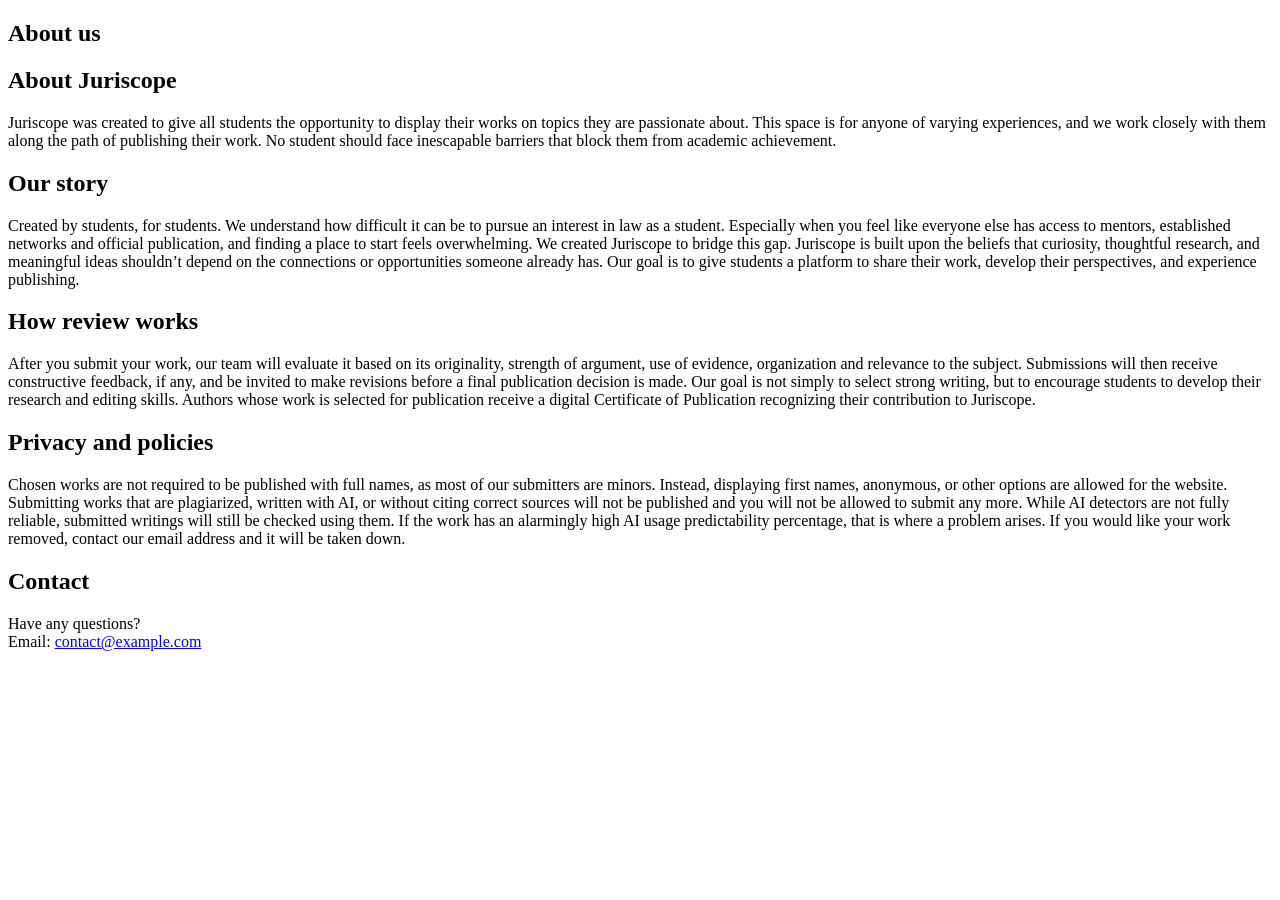
==== about.html @ 43ff5a68 "Add files via upload" ====
<!DOCTYPE html>
<html lang="en"><head>
<meta charset="UTF-8"><meta name="viewport" content="width=device-width, initial-scale=1">
<title>About Us | Juriscope</title>
<link rel="preconnect" href="https://fonts.googleapis.com"><link rel="preconnect" href="https://fonts.gstatic.com" crossorigin>
<link href="https://fonts.googleapis.com/css2?family=Cormorant+Garamond:wght@500;600;700&family=Source+Sans+3:wght@400;600&display=swap" rel="stylesheet">
<link rel="stylesheet" href="css/style.css">
</head><body data-page="about.html">
<div id="site-header"></div>
<main>
<section class="page-title"><div class="wrap"><h1>About us</h1></div></section>
<section class="section"><div class="wrap">
  <h2>About Juriscope</h2>
  <p>Juriscope was created to give all students the opportunity to display their works on topics they are passionate about. This space is for anyone of varying experiences, and we work closely with them along the path of publishing their work. No student should face inescapable barriers that block them from academic achievement.</p>
  <h2>Our story</h2>
  <p>Created by students, for students. We understand how difficult it can be to pursue an interest in law as a student. Especially when you feel like everyone else has access to mentors, established networks and official publication, and finding a place to start feels overwhelming. We created Juriscope to bridge this gap. Juriscope is built upon the beliefs that curiosity, thoughtful research, and meaningful ideas shouldn’t depend on the connections or opportunities someone already has. Our goal is to give students a platform to share their work, develop their perspectives, and experience publishing.</p>
  <h2>How review works</h2>
  <p>After you submit your work, our team will evaluate it based on its originality, strength of argument, use of evidence, organization and relevance to the subject. Submissions will then receive constructive feedback, if any, and be invited to make revisions before a final publication decision is made. Our goal is not simply to select strong writing, but to encourage students to develop their research and editing skills. Authors whose work is selected for publication receive a digital Certificate of Publication recognizing their contribution to Juriscope.</p>
  <h2>Privacy and policies</h2>
  <p>Chosen works are not required to be published with full names, as most of our submitters are minors. Instead, displaying first names, anonymous, or other options are allowed for the website. Submitting works that are plagiarized, written with AI, or without citing correct sources will not be published and you will not be allowed to submit any more. While AI detectors are not fully reliable, submitted writings will still be checked using them. If the work has an alarmingly high AI usage predictability percentage, that is where a problem arises. If you would like your work removed, contact our email address and it will be taken down.</p>
  <h2>Contact</h2>
  <p>Have any questions?<br>Email: <a href="mailto:contact@example.com">contact@example.com</a></p>
</div></section>
</main>
<div id="site-footer"></div>
<script src="js/script.js"></script>
</body></html>
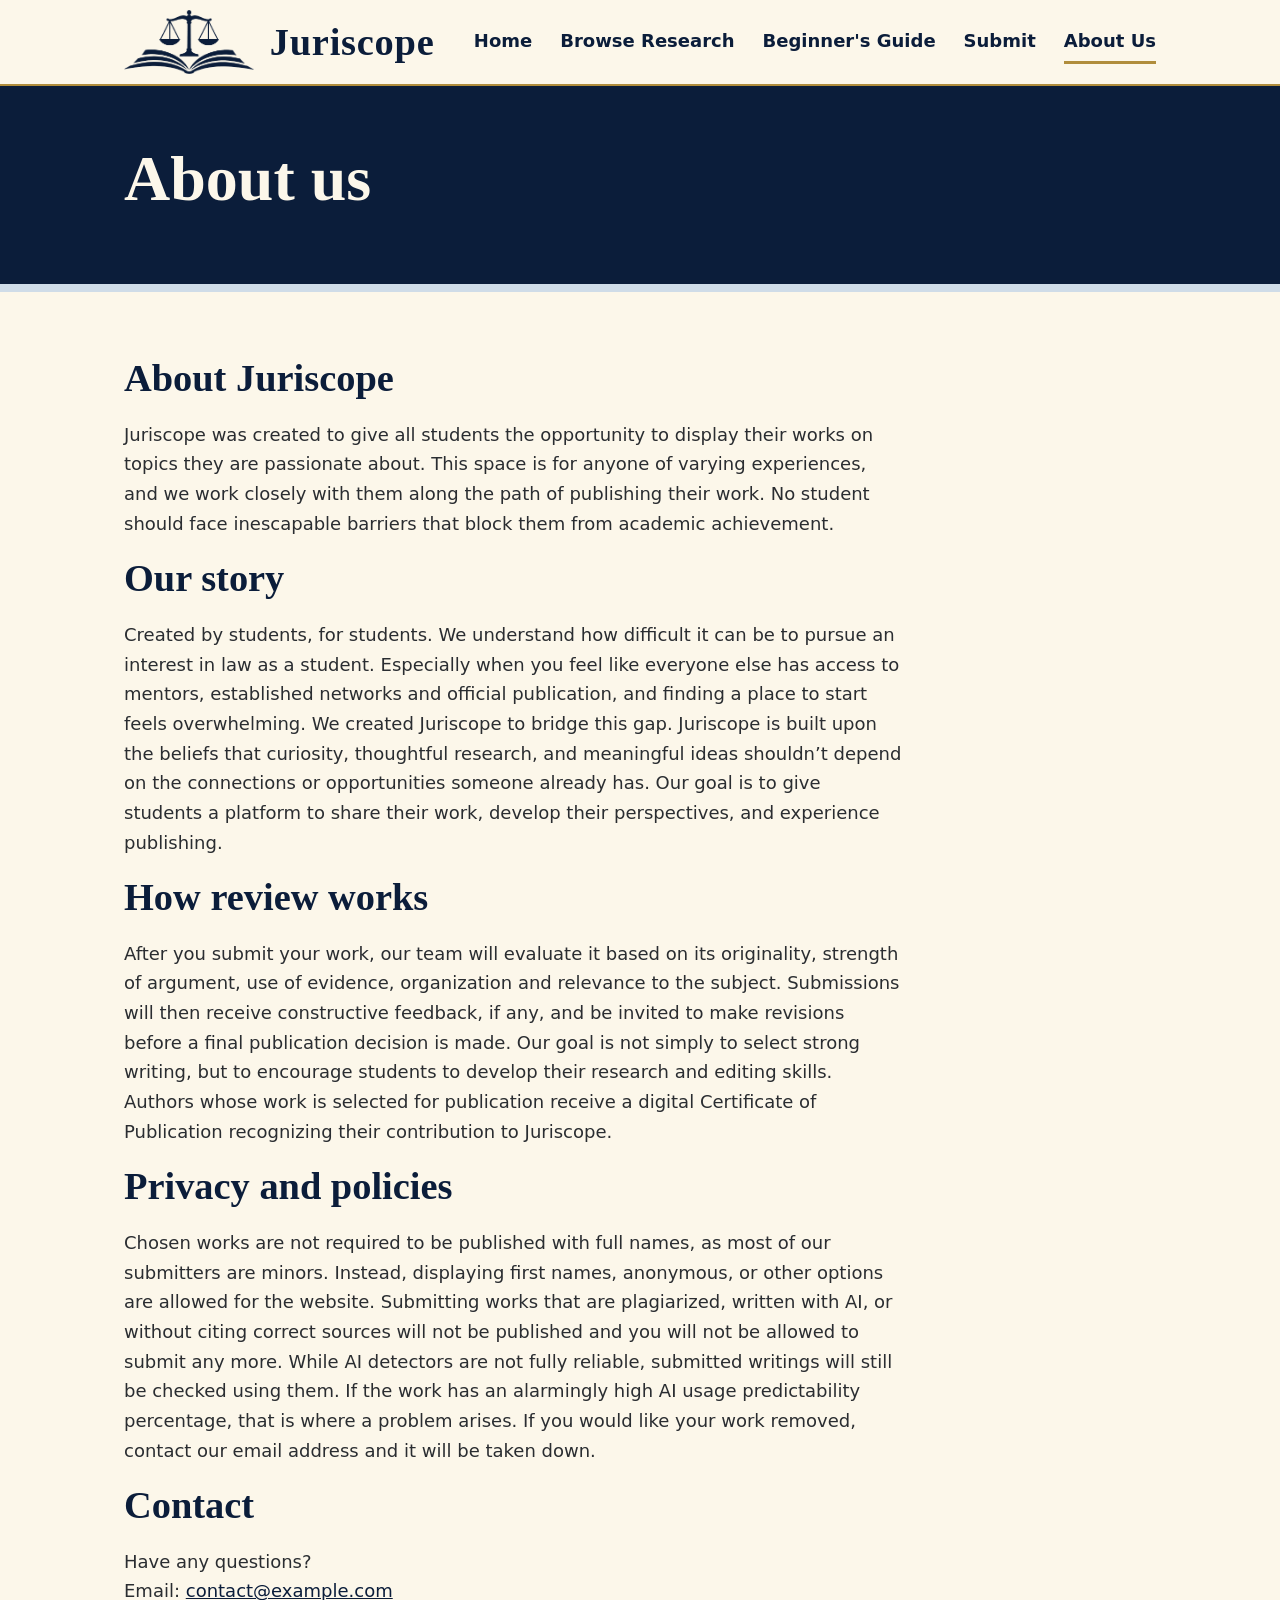
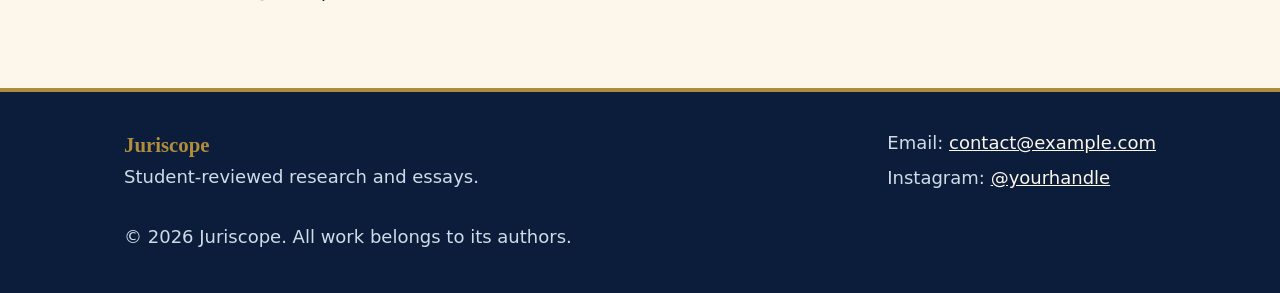
==== commit e9353780: "Update about.html" ====
--- a/about.html
+++ b/about.html
@@ -19,7 +19,7 @@
   <h2>Privacy and policies</h2>
   <p>Chosen works are not required to be published with full names, as most of our submitters are minors. Instead, displaying first names, anonymous, or other options are allowed for the website. Submitting works that are plagiarized, written with AI, or without citing correct sources will not be published and you will not be allowed to submit any more. While AI detectors are not fully reliable, submitted writings will still be checked using them. If the work has an alarmingly high AI usage predictability percentage, that is where a problem arises. If you would like your work removed, contact our email address and it will be taken down.</p>
   <h2>Contact</h2>
-  <p>Have any questions?<br>Email: <a href="mailto:contact@example.com">contact@example.com</a></p>
+  <p>Have any questions?<br>Email: <a href="mailto:juriscopejournal@gmail.com">contact@example.com</a></p>
 </div></section>
 </main>
 <div id="site-footer"></div>
--- a/css/style.css
+++ b/css/style.css
@@ -0,0 +1,131 @@
+/* ===== Juriscope palette: edit colors here ===== */
+:root{
+  --navy:#0B1D3A; --ivory:#FCF7EA; --gold:#B08D3C; --mist:#CFDCE8; --slate:#5A6670; --charcoal:#2A2D31;
+  --serif:"Cormorant Garamond",Georgia,serif; --sans:"Source Sans 3",system-ui,sans-serif;
+}
+*{box-sizing:border-box}
+html{scroll-behavior:smooth}
+body{margin:0;min-height:100vh;display:flex;flex-direction:column;background:var(--ivory);color:var(--charcoal);font:18px/1.65 var(--sans)}
+main{flex:1}
+h1,h2,h3{font-family:var(--serif);color:var(--navy);line-height:1.15;margin:0 0 .5em}
+h1{font-size:clamp(2.4rem,6vw,4rem);font-weight:700}
+h2{font-size:clamp(1.8rem,4vw,2.4rem);font-weight:700}
+h3{font-size:1.5rem;font-weight:600}
+p{margin:0 0 1em;max-width:68ch}
+a{color:var(--navy)}
+:focus-visible{outline:3px solid var(--gold);outline-offset:3px}
+.wrap{max-width:1080px;margin:0 auto;padding:0 24px}
+.section{padding:64px 0}
+
+/* header */
+.site-header{background:var(--ivory);border-bottom:2px solid var(--gold);position:sticky;top:0;z-index:10}
+.site-header .wrap{display:flex;align-items:center;justify-content:space-between;gap:16px}
+.logo{display:flex;align-items:center;gap:16px;text-decoration:none;padding:10px 0}
+.logo img{height:64px;width:auto;display:block}
+.logo span{font:700 2.4rem/1 var(--serif);color:var(--navy);letter-spacing:.02em}
+.nav{display:flex;gap:28px}
+.nav a{text-decoration:none;font-weight:600;color:var(--navy);padding:6px 0;border-bottom:3px solid transparent}
+.nav a:hover,.nav a.active{border-bottom-color:var(--gold)}
+.menu-btn{display:none;background:none;border:2px solid var(--navy);color:var(--navy);font:600 1rem var(--sans);padding:6px 14px;border-radius:4px;cursor:pointer}
+
+/* hero */
+.hero{background:var(--navy);color:var(--ivory);padding:96px 0 88px;border-bottom:8px solid var(--mist)}
+.hero h1{color:var(--ivory);max-width:16ch}
+.hero p{font-size:1.25rem;color:var(--mist);max-width:56ch}
+.page-title{background:var(--navy);padding:56px 0;border-bottom:8px solid var(--mist)}
+.page-title h1{color:var(--ivory);margin:0 0 .2em}
+.page-title p{color:var(--mist);margin:0}
+
+/* buttons */
+.btn{display:inline-block;padding:12px 26px;border-radius:4px;font-weight:600;text-decoration:none;background:var(--gold);color:var(--navy);border:2px solid var(--gold);margin:6px 12px 6px 0}
+.btn:hover{background:var(--ivory);border-color:var(--ivory)}
+.btn.outline{background:transparent;color:var(--ivory);border-color:var(--mist)}
+.btn.outline:hover{background:var(--mist);color:var(--navy)}
+.band .btn:hover{background:var(--navy);color:var(--ivory);border-color:var(--navy)}
+
+/* content blocks */
+.cols{display:grid;grid-template-columns:repeat(auto-fit,minmax(260px,1fr));gap:40px}
+.cols h3{border-top:3px solid var(--gold);padding-top:14px}
+.band{padding:48px 0;border-top:1px solid var(--mist)}
+.band.alt{background:var(--mist)}
+.band .wrap{display:flex;align-items:center;justify-content:space-between;gap:32px;flex-wrap:wrap}
+.band h2{margin-bottom:.2em}
+.band p{margin:0}
+
+/* research */
+.filters{display:flex;flex-wrap:wrap;gap:10px;margin-bottom:32px}
+.filters button{font:600 .95rem var(--sans);padding:8px 18px;border:2px solid var(--navy);background:transparent;color:var(--navy);border-radius:999px;cursor:pointer}
+.filters button.on{background:var(--navy);color:var(--ivory)}
+.essay{padding:24px 0 24px 20px;border-left:4px solid var(--gold);margin-bottom:28px}
+.essay[hidden]{display:none}
+.essay h3{margin-bottom:.15em}
+.essay .meta{color:var(--slate);font-size:.95rem;margin-bottom:.6em}
+
+/* guide + forms */
+.steps{counter-reset:s;list-style:none;padding:0}
+.steps li{counter-increment:s;padding-left:64px;position:relative;margin-bottom:32px}
+.steps li::before{content:counter(s);position:absolute;left:0;top:-4px;width:44px;height:44px;border-radius:50%;background:var(--navy);color:var(--ivory);font:700 1.4rem var(--serif);display:grid;place-items:center}
+.form-box{border:2px solid var(--mist);background:#fff;padding:12px;min-height:400px}
+.form-box iframe{width:100%;height:700px;border:0}
+
+/* essay reading page + lists */
+.essay-text{max-width:720px;margin:0 auto;font-size:1.15rem;line-height:1.85}
+.essay-text p{max-width:none;margin-bottom:1.3em}
+.essay-text h2{margin-top:2em}
+.refs{list-style:none;padding:0;font-size:.95rem;line-height:1.6;color:var(--slate)}
+.refs li{padding-left:2em;text-indent:-2em;margin-bottom:.9em;overflow-wrap:anywhere}
+.back{display:inline-block;margin-bottom:28px;font-weight:600}
+.section ul{max-width:68ch;padding-left:1.3em}
+.section li{margin-bottom:.4em}
+.steps li ul li{padding-left:0;counter-increment:none;margin-bottom:.4em}
+.steps li ul li::before{content:none}
+.empty{color:var(--slate)}
+
+/* footer */
+.site-footer{background:var(--navy);color:var(--mist);padding:36px 0;border-top:4px solid var(--gold)}
+.site-footer .wrap{display:flex;justify-content:space-between;gap:24px;flex-wrap:wrap}
+.site-footer a{color:var(--ivory)}
+.site-footer p{margin:0 0 .3em}
+.site-footer strong{color:var(--gold);font-family:var(--serif);font-size:1.3rem}
+
+@media(max-width:760px){
+  .menu-btn{display:block}
+  .nav{display:none;position:absolute;top:100%;left:0;right:0;background:var(--ivory);flex-direction:column;gap:0;padding:8px 24px 16px;border-bottom:2px solid var(--gold)}
+  .nav.open{display:flex}
+  .nav a{padding:12px 0}
+  .logo img{height:44px}
+  .logo span{font-size:1.7rem}
+  .logo{gap:10px}
+}
+
+/* ===== Motion ===== */
+.hover-lift,.btn,.essay{transition:transform .25s ease,background .25s ease,color .25s ease,border-color .25s ease}
+.btn:hover{transform:translateY(-2px)}
+.essay:hover{transform:translateX(6px)}
+.nav a{transition:border-color .25s ease}
+
+@media(prefers-reduced-motion:no-preference){
+  /* page enter / leave */
+  main,.site-footer{animation:pageIn .6s ease both}
+  body.leaving main,body.leaving .site-footer{opacity:0;transform:translateY(8px);transition:opacity .28s ease,transform .28s ease}
+  @keyframes pageIn{from{opacity:0;transform:translateY(12px)}to{opacity:1;transform:none}}
+
+  /* hero: staggered entrance plus slow drifting light */
+  .hero{position:relative;overflow:hidden}
+  .hero .wrap{position:relative;z-index:1}
+  .hero h1{animation:rise .9s .1s cubic-bezier(.2,.7,.2,1) both}
+  .hero p{animation:rise .9s .3s cubic-bezier(.2,.7,.2,1) both}
+  .hero .btn{animation:rise .9s .5s cubic-bezier(.2,.7,.2,1) both}
+  @keyframes rise{from{opacity:0;transform:translateY(24px)}to{opacity:1;transform:none}}
+  .hero::before,.hero::after{content:"";position:absolute;border-radius:50%;filter:blur(70px);opacity:.28;pointer-events:none}
+  .hero::before{width:480px;height:480px;background:var(--mist);right:-120px;top:-160px;animation:drift 18s ease-in-out infinite alternate}
+  .hero::after{width:380px;height:380px;background:var(--gold);right:20%;bottom:-220px;opacity:.18;animation:drift 22s ease-in-out infinite alternate-reverse}
+  @keyframes drift{from{transform:translate(0,0)}to{transform:translate(-70px,50px)}}
+
+  /* scroll reveal (class added by script.js) */
+  .reveal{opacity:0;transform:translateY(22px);transition:opacity .7s ease,transform .7s cubic-bezier(.2,.7,.2,1)}
+  .reveal.in{opacity:1;transform:none}
+  .essay.reveal.in:hover{transform:translateX(6px)}
+  .cols > .reveal:nth-child(2){transition-delay:.12s}
+  .cols > .reveal:nth-child(3){transition-delay:.24s}
+}
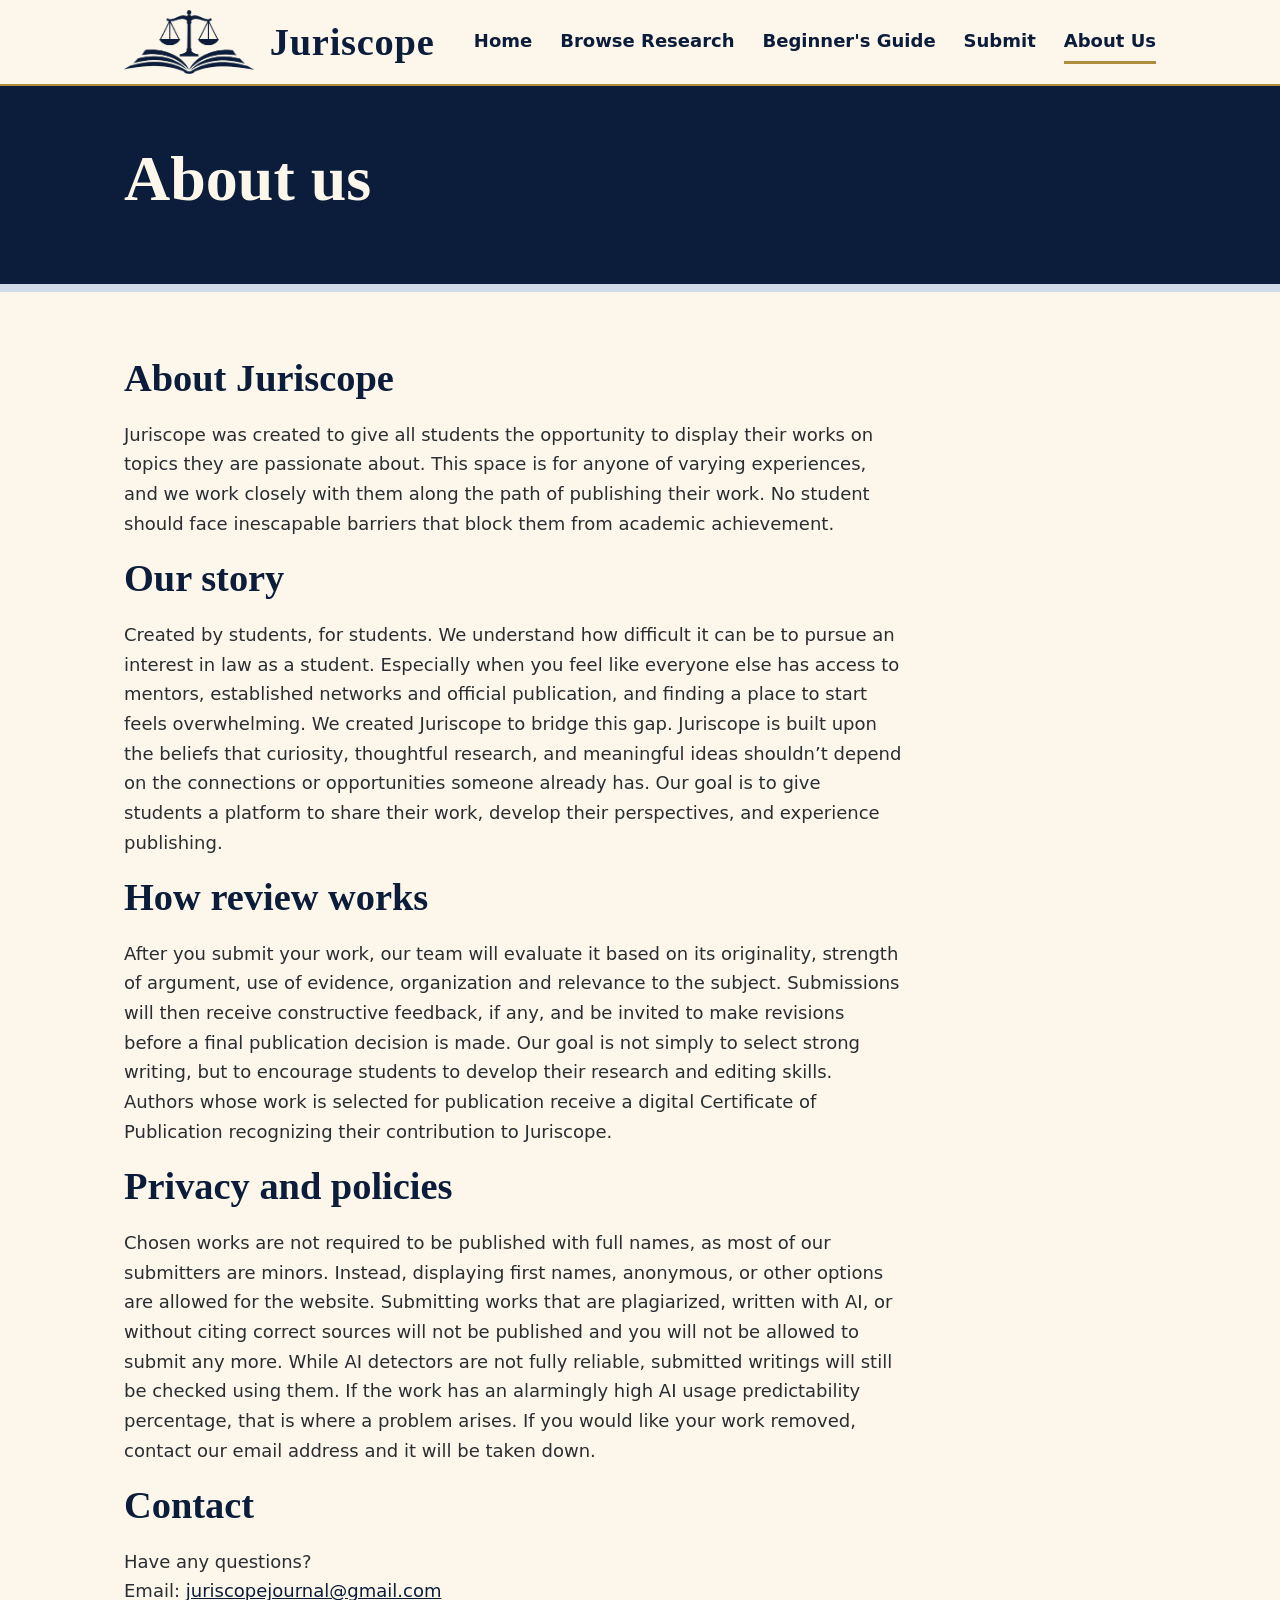
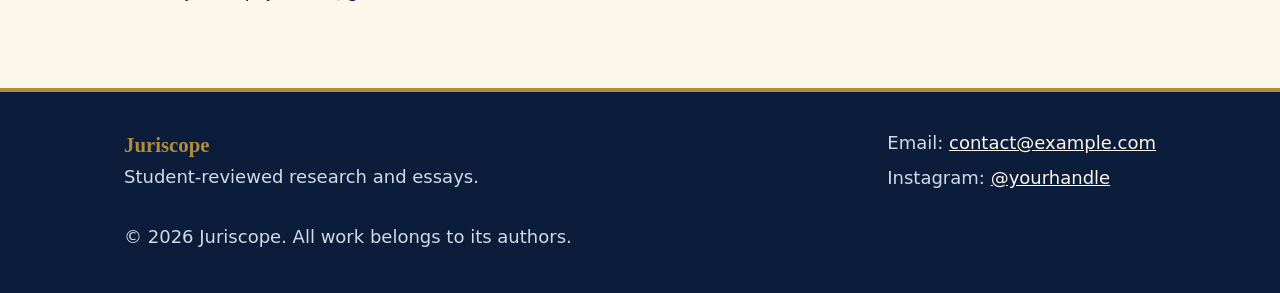
==== commit a7fb2861: "Update about.html" ====
--- a/about.html
+++ b/about.html
@@ -19,7 +19,7 @@
   <h2>Privacy and policies</h2>
   <p>Chosen works are not required to be published with full names, as most of our submitters are minors. Instead, displaying first names, anonymous, or other options are allowed for the website. Submitting works that are plagiarized, written with AI, or without citing correct sources will not be published and you will not be allowed to submit any more. While AI detectors are not fully reliable, submitted writings will still be checked using them. If the work has an alarmingly high AI usage predictability percentage, that is where a problem arises. If you would like your work removed, contact our email address and it will be taken down.</p>
   <h2>Contact</h2>
-  <p>Have any questions?<br>Email: <a href="mailto:juriscopejournal@gmail.com">contact@example.com</a></p>
+  <p>Have any questions?<br>Email: <a href="mailto:juriscopejournal@gmail.com">juriscopejournal@gmail.com</a></p>
 </div></section>
 </main>
 <div id="site-footer"></div>
